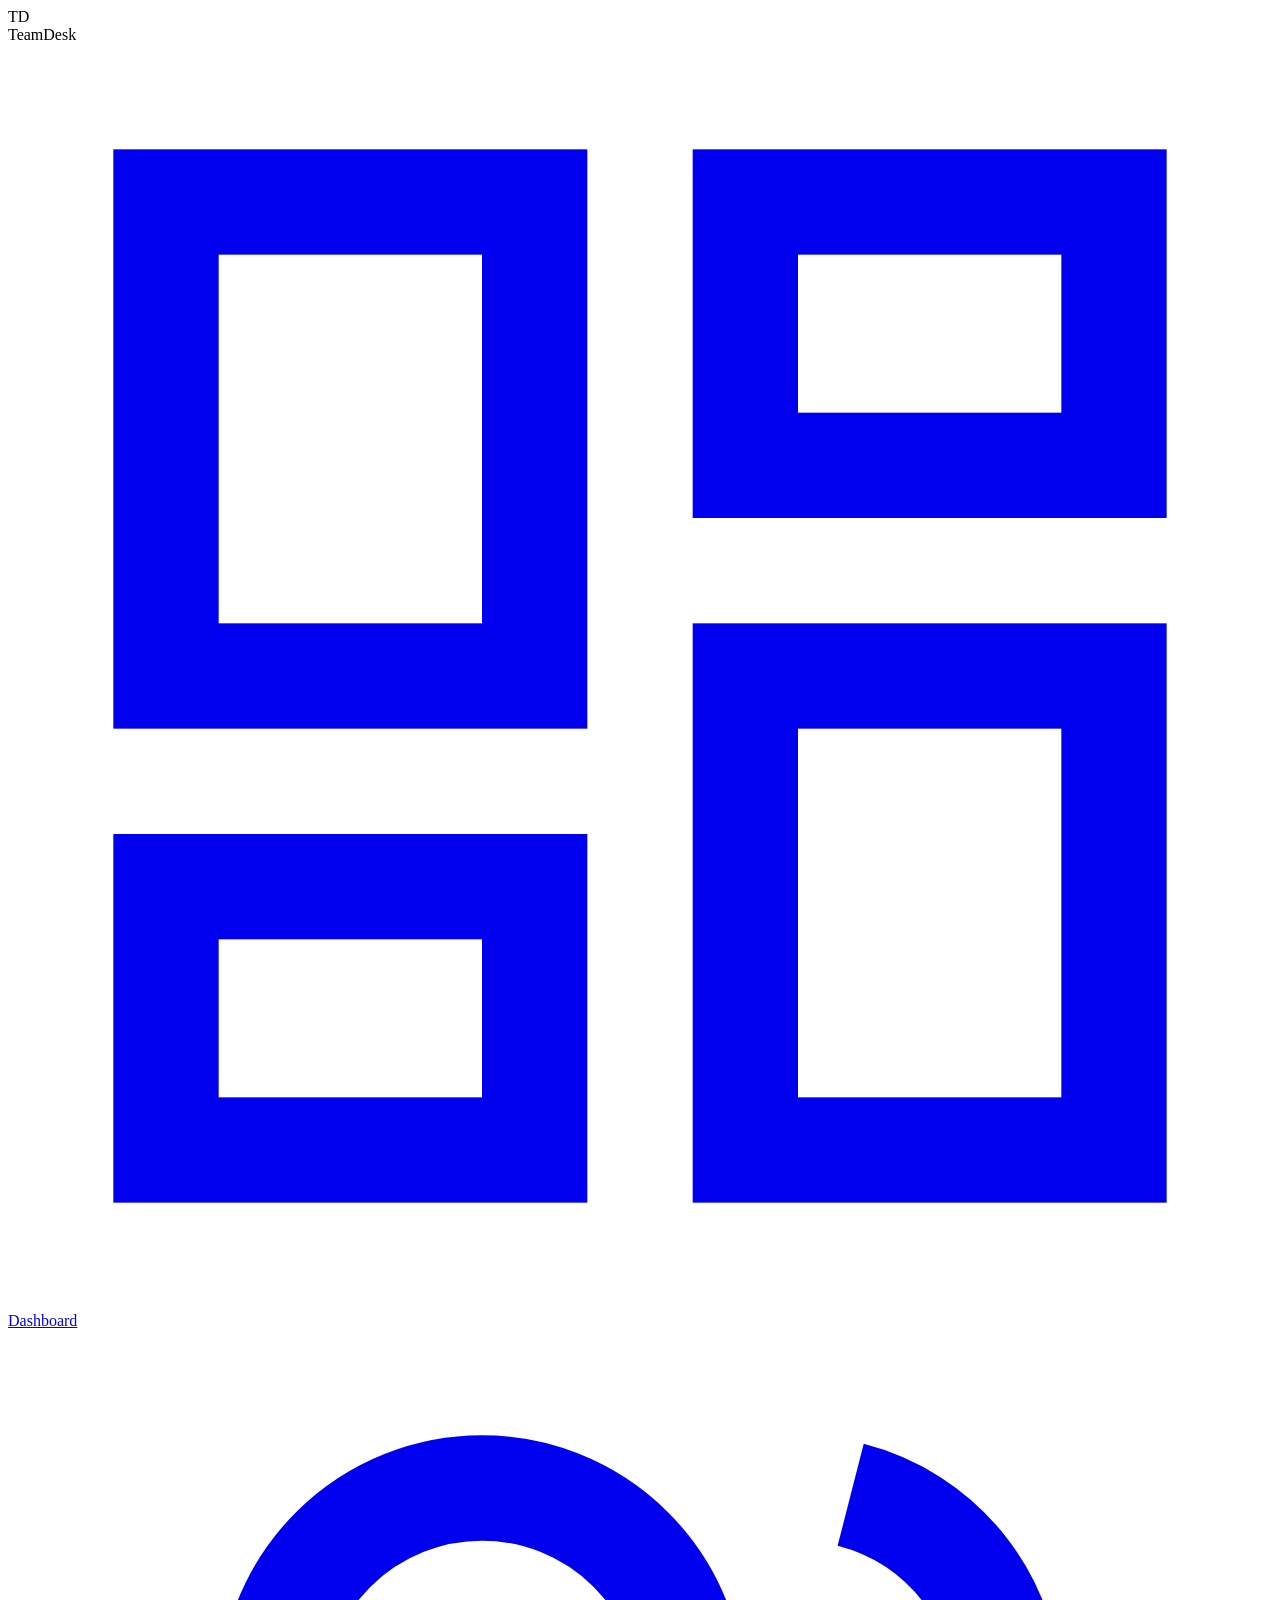
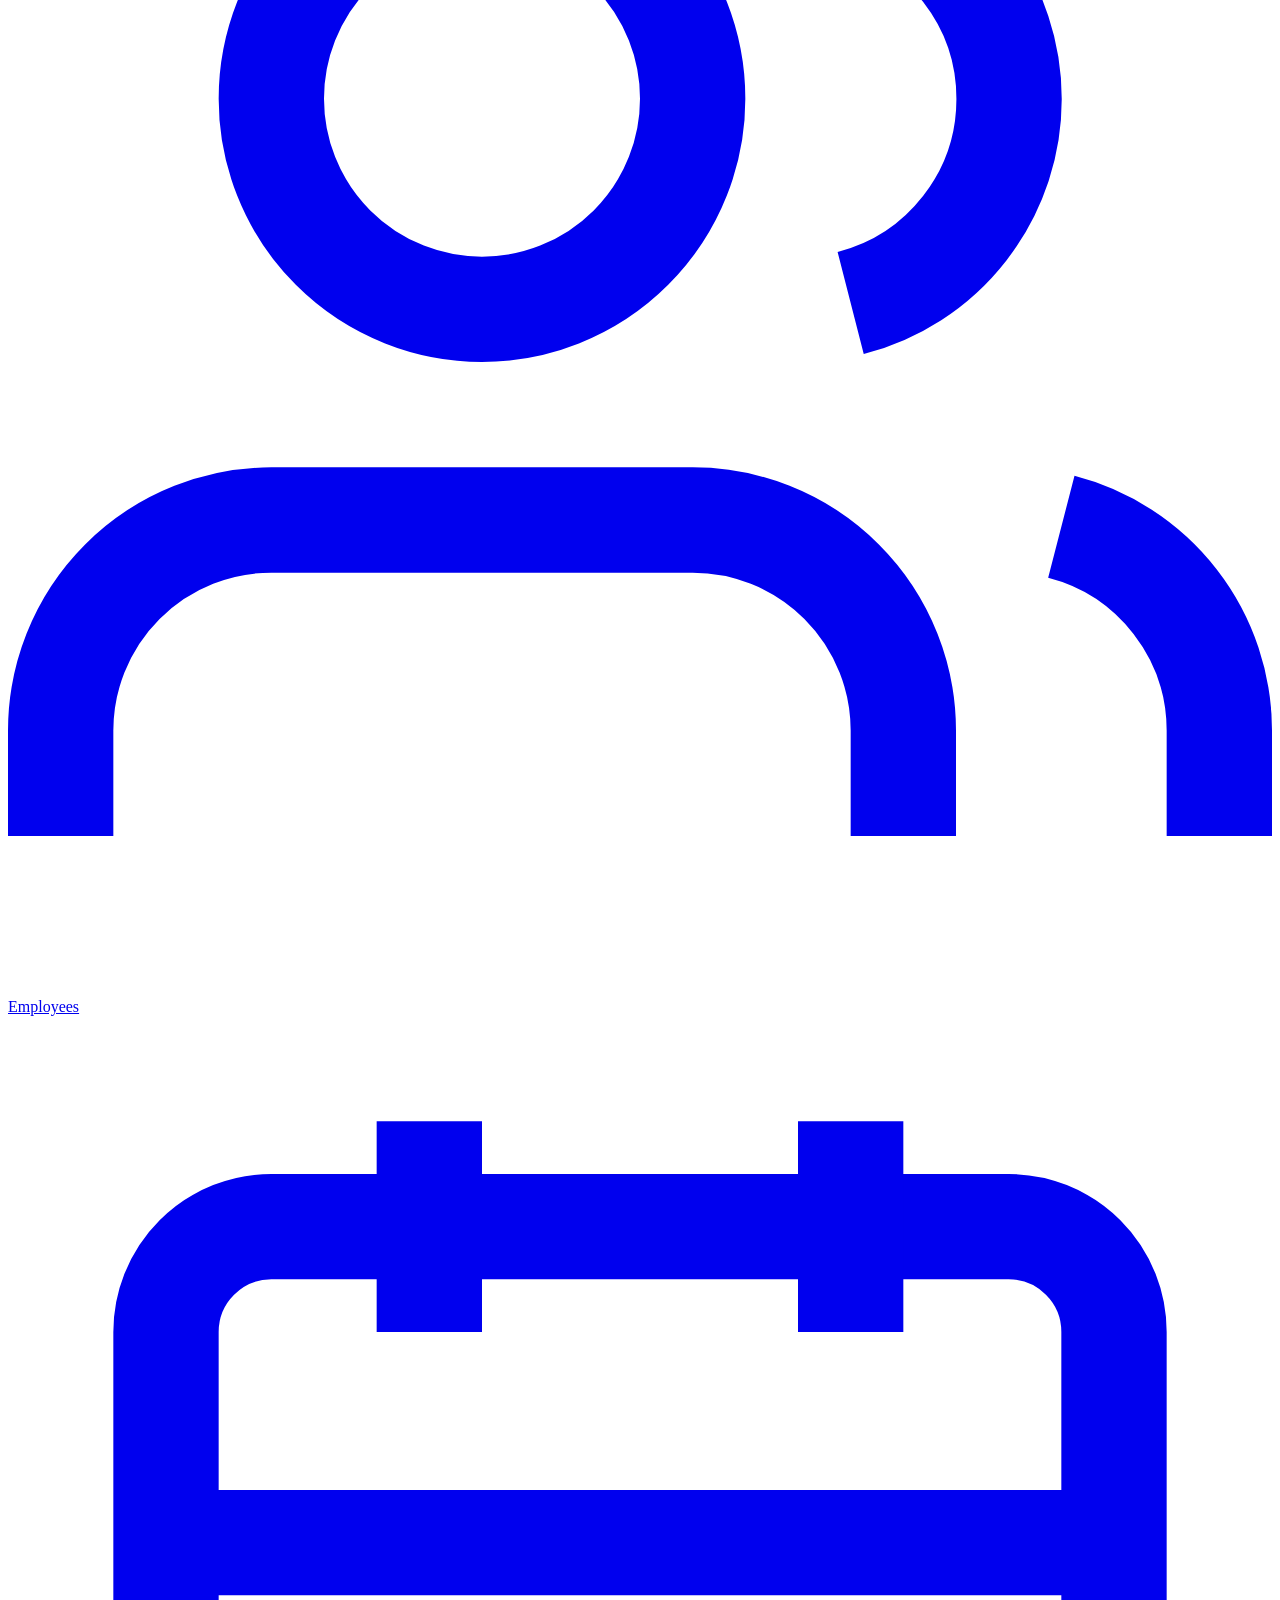
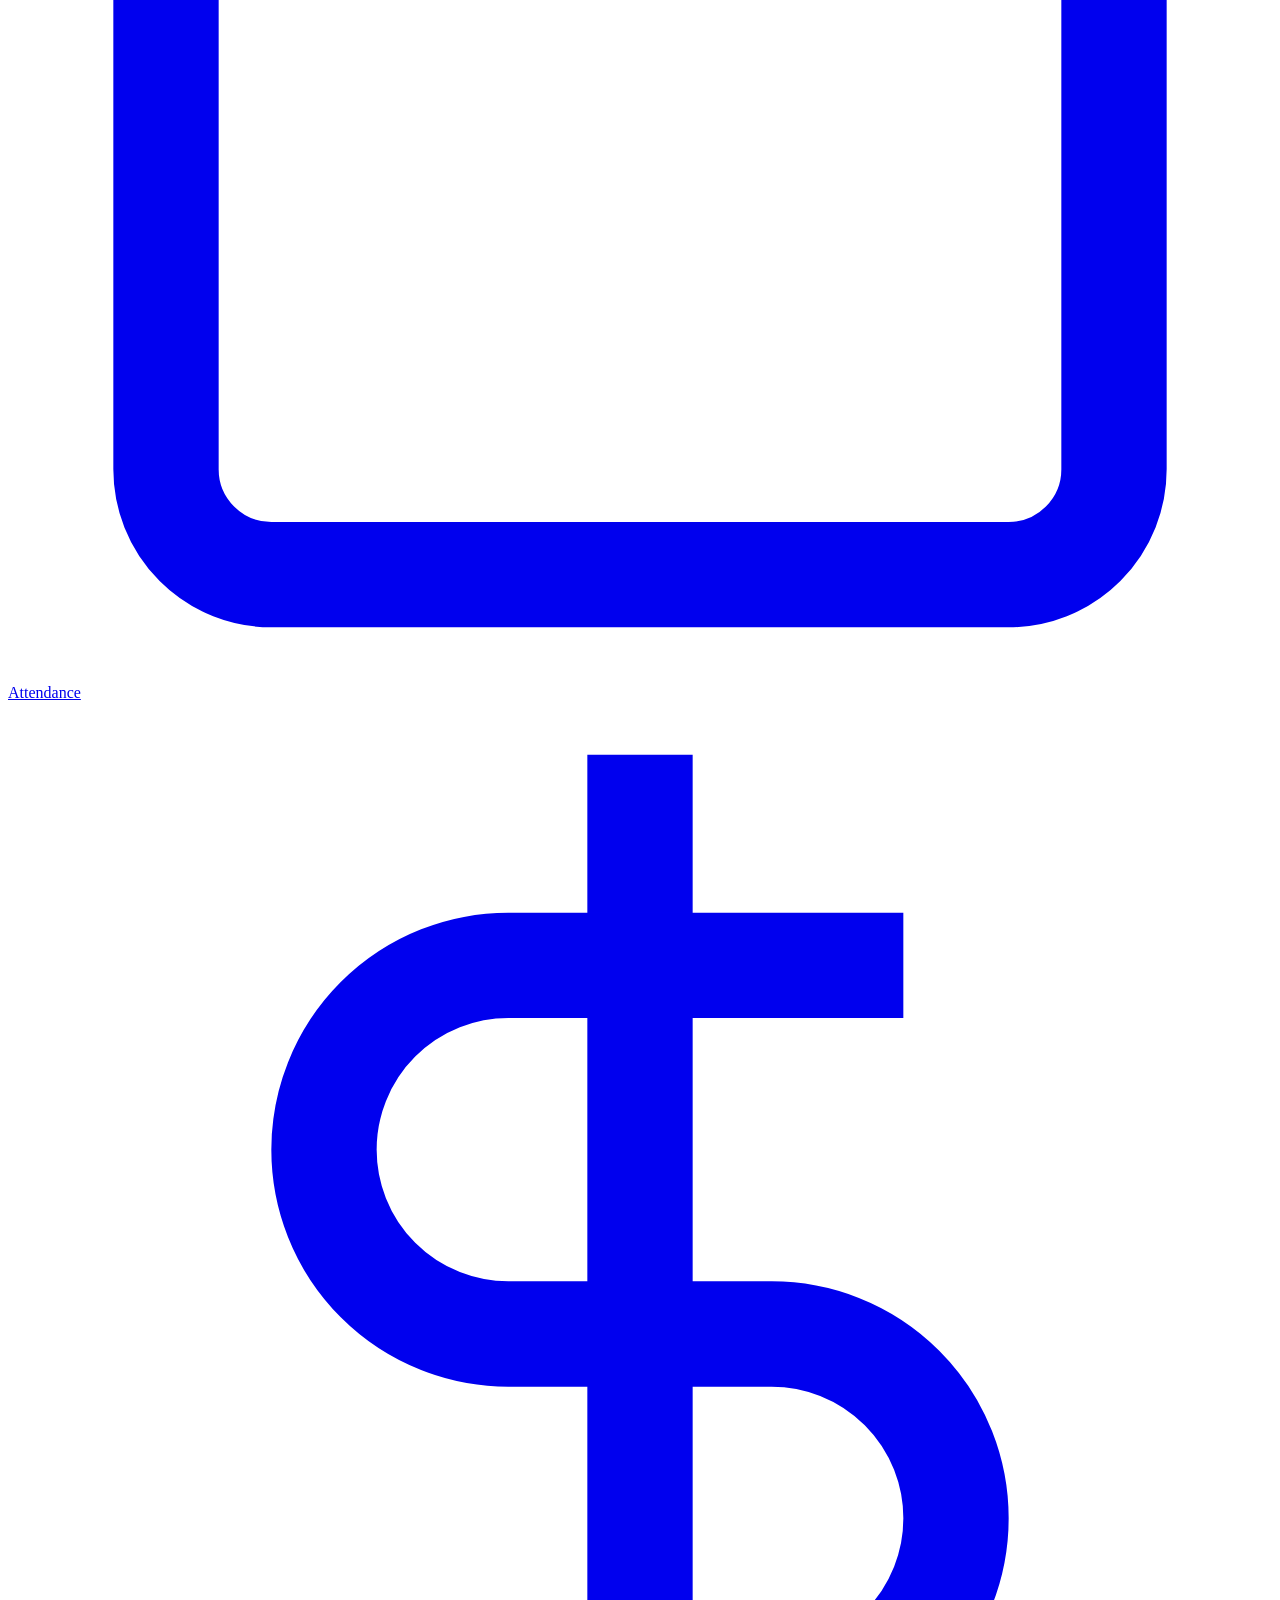
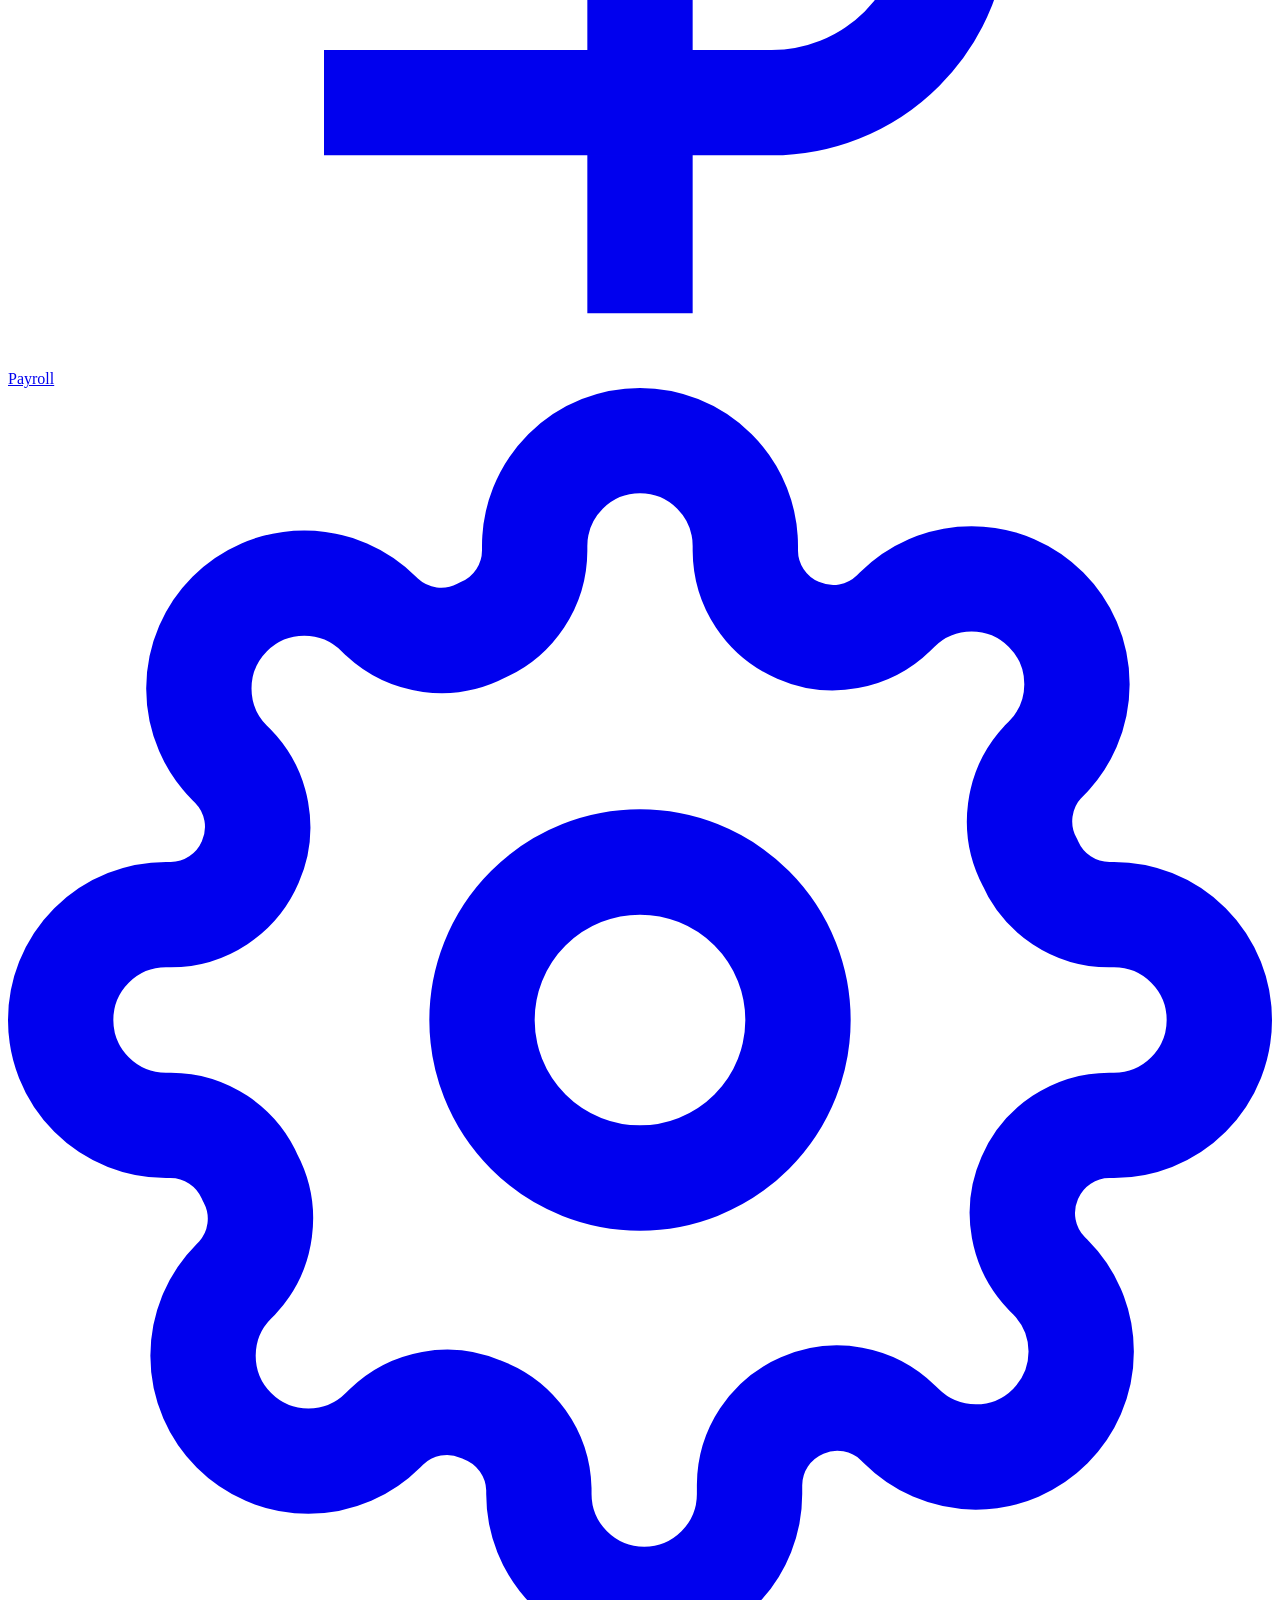
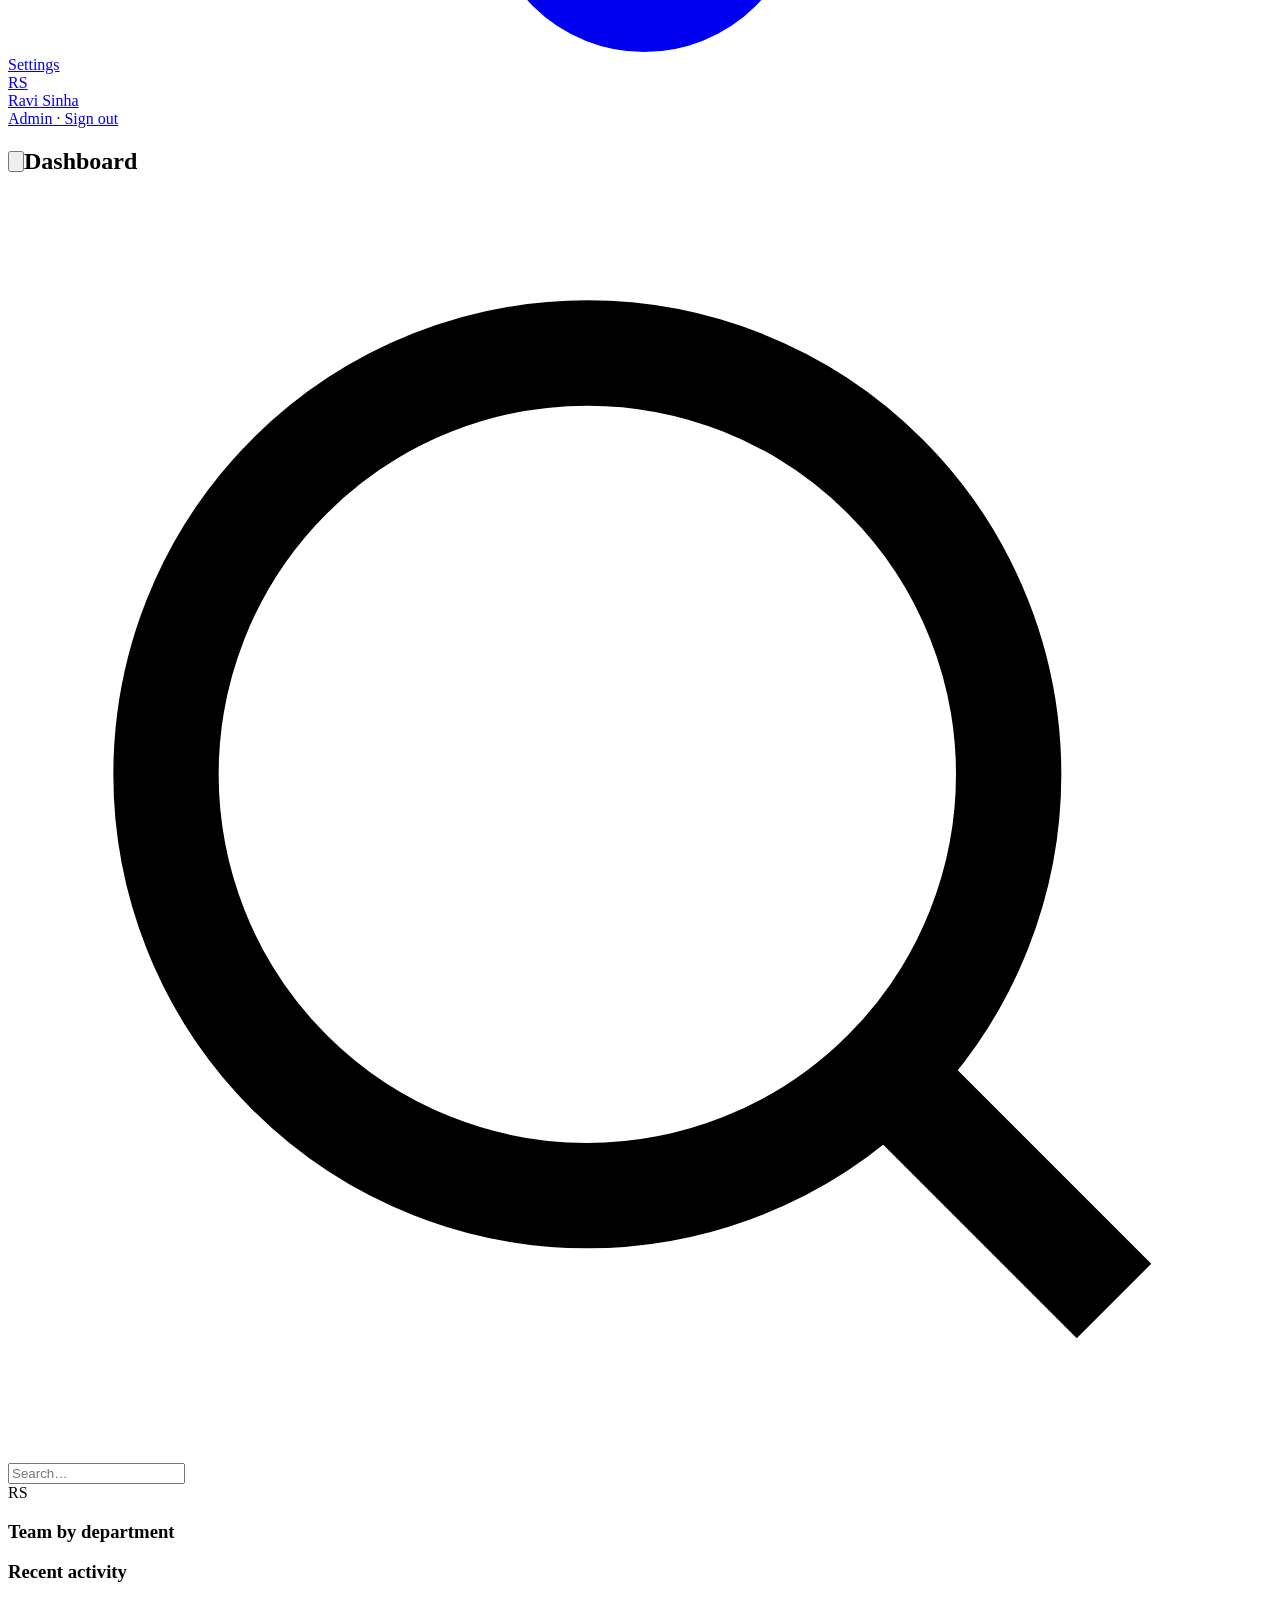
==== dashboard.html @ 74f0fd7a "Add files via upload" ====
<!DOCTYPE html>
<html lang="en">
<head>
<meta charset="UTF-8">
<meta name="viewport" content="width=device-width, initial-scale=1.0">
<title>TeamDesk — Dashboard</title>
<link rel="preconnect" href="https://fonts.googleapis.com">
<link href="https://fonts.googleapis.com/css2?family=Sora:wght@500;600;700&family=Inter:wght@400;500;600&display=swap" rel="stylesheet">
<link rel="stylesheet" href="css/style.css">
</head>
<body>

<div class="app">

  <aside class="sidebar">
    <div class="sidebar__brand">
      <div class="sidebar__brand-mark">TD</div>
      <div class="sidebar__brand-name">TeamDesk</div>
    </div>
    <nav class="sidebar__nav">
      <a class="nav-item is-active" href="dashboard.html">
        <svg viewBox="0 0 24 24" fill="none" stroke="currentColor" stroke-width="2"><rect x="3" y="3" width="7" height="9"/><rect x="14" y="3" width="7" height="5"/><rect x="14" y="12" width="7" height="9"/><rect x="3" y="16" width="7" height="5"/></svg>
        Dashboard
      </a>
      <a class="nav-item" href="employees.html">
        <svg viewBox="0 0 24 24" fill="none" stroke="currentColor" stroke-width="2"><path d="M17 21v-2a4 4 0 0 0-4-4H5a4 4 0 0 0-4 4v2"/><circle cx="9" cy="7" r="4"/><path d="M23 21v-2a4 4 0 0 0-3-3.87"/><path d="M16 3.13a4 4 0 0 1 0 7.75"/></svg>
        Employees
      </a>
      <a class="nav-item" href="#">
        <svg viewBox="0 0 24 24" fill="none" stroke="currentColor" stroke-width="2"><rect x="3" y="4" width="18" height="18" rx="2"/><path d="M16 2v4"/><path d="M8 2v4"/><path d="M3 10h18"/></svg>
        Attendance
      </a>
      <a class="nav-item" href="#">
        <svg viewBox="0 0 24 24" fill="none" stroke="currentColor" stroke-width="2"><path d="M12 1v22"/><path d="M17 5H9.5a3.5 3.5 0 0 0 0 7h5a3.5 3.5 0 0 1 0 7H6"/></svg>
        Payroll
      </a>
      <a class="nav-item" href="#">
        <svg viewBox="0 0 24 24" fill="none" stroke="currentColor" stroke-width="2"><circle cx="12" cy="12" r="3"/><path d="M19.4 15a1.65 1.65 0 0 0 .33 1.82l.06.06a2 2 0 1 1-2.83 2.83l-.06-.06a1.65 1.65 0 0 0-1.82-.33 1.65 1.65 0 0 0-1 1.51V21a2 2 0 0 1-4 0v-.09A1.65 1.65 0 0 0 9 19.4a1.65 1.65 0 0 0-1.82.33l-.06.06a2 2 0 1 1-2.83-2.83l.06-.06A1.65 1.65 0 0 0 4.6 15a1.65 1.65 0 0 0-1.51-1H3a2 2 0 0 1 0-4h.09A1.65 1.65 0 0 0 4.6 9a1.65 1.65 0 0 0-.33-1.82l-.06-.06a2 2 0 1 1 2.83-2.83l.06.06A1.65 1.65 0 0 0 9 4.6a1.65 1.65 0 0 0 1-1.51V3a2 2 0 0 1 4 0v.09a1.65 1.65 0 0 0 1 1.51 1.65 1.65 0 0 0 1.82-.33l.06-.06a2 2 0 1 1 2.83 2.83l-.06.06A1.65 1.65 0 0 0 19.4 9a1.65 1.65 0 0 0 1.51 1H21a2 2 0 0 1 0 4h-.09a1.65 1.65 0 0 0-1.51 1z"/></svg>
        Settings
      </a>
    </nav>
    <div class="sidebar__footer">
      <a class="sidebar__user" href="index.html">
        <div class="avatar">RS</div>
        <div>
          <div class="sidebar__user-name">Ravi Sinha</div>
          <div class="sidebar__user-role">Admin · Sign out</div>
        </div>
      </a>
    </div>
  </aside>

  <div class="main">
    <header class="topbar">
      <div style="display:flex;align-items:center;">
        <button class="topbar__menu-btn" aria-label="Toggle menu">
          <svg viewBox="0 0 24 24" fill="none" stroke="currentColor" stroke-width="2"><path d="M3 12h18"/><path d="M3 6h18"/><path d="M3 18h18"/></svg>
        </button>
        <h2 class="topbar__title">Dashboard</h2>
      </div>
      <div class="topbar__right">
        <div class="search-box">
          <svg viewBox="0 0 24 24" fill="none" stroke="currentColor" stroke-width="2"><circle cx="11" cy="11" r="8"/><path d="m21 21-4.3-4.3"/></svg>
          <input type="text" placeholder="Search…">
        </div>
        <div class="avatar">RS</div>
      </div>
    </header>

    <main class="content">
      <div class="stat-grid" id="statGrid"></div>

      <div class="two-col">
        <div class="card panel">
          <div class="panel__head">
            <h3>Team by department</h3>
          </div>
          <div id="deptBreakdown"></div>
        </div>

        <div class="card panel">
          <div class="panel__head">
            <h3>Recent activity</h3>
          </div>
          <div id="activityList"></div>
        </div>
      </div>
    </main>
  </div>

</div>

<script src="js/app.js"></script>
</body>
</html>
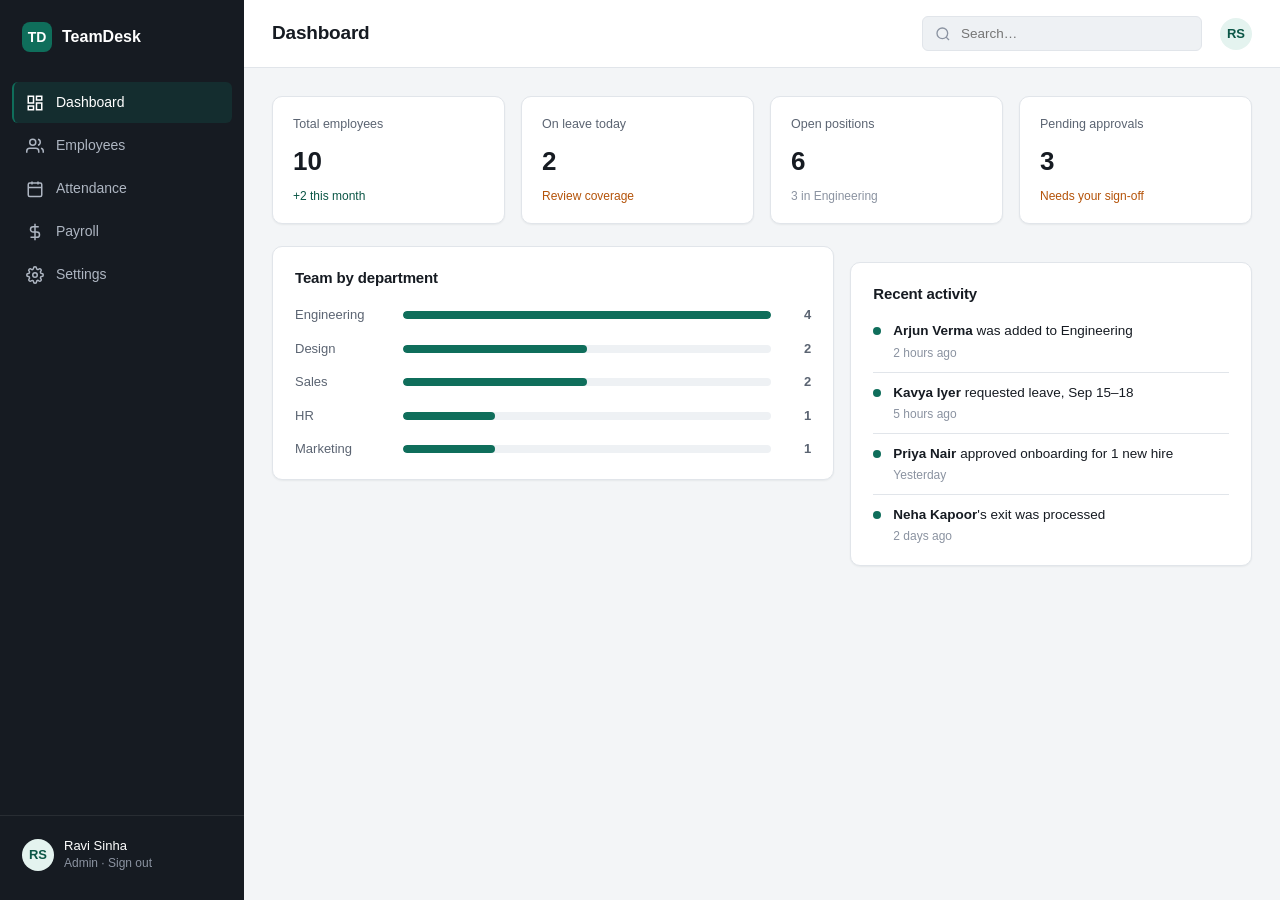
==== commit e30f7828: "Update stylesheet and script paths in dashboard.html" ====
--- a/dashboard.html
+++ b/dashboard.html
@@ -6,7 +6,7 @@
 <title>TeamDesk — Dashboard</title>
 <link rel="preconnect" href="https://fonts.googleapis.com">
 <link href="https://fonts.googleapis.com/css2?family=Sora:wght@500;600;700&family=Inter:wght@400;500;600&display=swap" rel="stylesheet">
-<link rel="stylesheet" href="css/style.css">
+<link rel="stylesheet" href="style.css">
 </head>
 <body>
 
@@ -90,6 +90,6 @@
 
 </div>
 
-<script src="js/app.js"></script>
+<script src="app.js"></script>
 </body>
 </html>
--- a/style.css
+++ b/style.css
@@ -0,0 +1,562 @@
+/* ==========================================================================
+   TeamDesk — Employee Management UI
+   Design tokens live at the top so the whole product can be re-themed by
+   changing values in one place. Palette is deliberately a muted, deep-teal
+   "operations desk" feel rather than a generic SaaS blue/violet gradient —
+   this is a tool people keep open all day, not a marketing page.
+   ========================================================================== */
+
+:root {
+  /* Color */
+  --bg: #F3F5F7;
+  --surface: #FFFFFF;
+  --surface-alt: #EEF1F4;
+  --ink: #161B22;
+  --ink-soft: #5B6472;
+  --ink-faint: #8B93A1;
+  --border: #E1E5EA;
+  --accent: #0F6E5B;
+  --accent-dark: #0B5646;
+  --accent-soft: #E4F3EF;
+  --warn: #B45309;
+  --warn-soft: #FBF0E3;
+  --danger: #B42318;
+  --danger-soft: #FCEEED;
+
+  /* Type */
+  --font-display: "Sora", "Segoe UI", sans-serif;
+  --font-body: "Inter", "Segoe UI", sans-serif;
+
+  /* Layout */
+  --sidebar-w: 244px;
+  --topbar-h: 68px;
+  --radius-sm: 6px;
+  --radius-md: 10px;
+  --shadow-1: 0 1px 2px rgba(22, 27, 34, 0.06);
+  --shadow-2: 0 8px 24px rgba(22, 27, 34, 0.10);
+}
+
+* { box-sizing: border-box; }
+
+html, body {
+  margin: 0;
+  padding: 0;
+  background: var(--bg);
+  color: var(--ink);
+  font-family: var(--font-body);
+  font-size: 15px;
+  line-height: 1.5;
+  -webkit-font-smoothing: antialiased;
+}
+
+h1, h2, h3, h4 {
+  font-family: var(--font-display);
+  margin: 0;
+  color: var(--ink);
+  letter-spacing: -0.01em;
+}
+
+a { color: inherit; text-decoration: none; }
+button { font-family: inherit; cursor: pointer; }
+
+img { max-width: 100%; display: block; }
+
+:focus-visible {
+  outline: 2px solid var(--accent);
+  outline-offset: 2px;
+}
+
+/* --------------------------------------------------------------------
+   App shell: fixed sidebar + top bar + scrollable content
+   -------------------------------------------------------------------- */
+
+.app {
+  display: flex;
+  min-height: 100vh;
+}
+
+.sidebar {
+  width: var(--sidebar-w);
+  flex-shrink: 0;
+  background: var(--ink);
+  color: #C9CFD8;
+  display: flex;
+  flex-direction: column;
+  position: fixed;
+  top: 0; left: 0; bottom: 0;
+  z-index: 40;
+  transition: transform 0.2s ease;
+}
+
+.sidebar__brand {
+  display: flex;
+  align-items: center;
+  gap: 10px;
+  padding: 22px 22px 18px;
+}
+
+.sidebar__brand-mark {
+  width: 30px;
+  height: 30px;
+  border-radius: 8px;
+  background: var(--accent);
+  display: flex;
+  align-items: center;
+  justify-content: center;
+  font-family: var(--font-display);
+  font-weight: 700;
+  color: #fff;
+  font-size: 14px;
+  flex-shrink: 0;
+}
+
+.sidebar__brand-name {
+  font-family: var(--font-display);
+  font-weight: 600;
+  font-size: 16px;
+  color: #fff;
+}
+
+.sidebar__nav {
+  display: flex;
+  flex-direction: column;
+  gap: 2px;
+  padding: 12px;
+  flex: 1;
+}
+
+.nav-item {
+  display: flex;
+  align-items: center;
+  gap: 12px;
+  padding: 10px 12px;
+  border-radius: var(--radius-sm);
+  font-size: 14px;
+  color: #AEB6C2;
+  border-left: 2px solid transparent;
+}
+
+.nav-item svg { width: 18px; height: 18px; flex-shrink: 0; }
+
+.nav-item:hover {
+  background: rgba(255,255,255,0.05);
+  color: #fff;
+}
+
+.nav-item.is-active {
+  background: rgba(15,110,91,0.22);
+  color: #fff;
+  border-left-color: var(--accent);
+}
+
+.sidebar__footer {
+  padding: 14px 12px 20px;
+  border-top: 1px solid rgba(255,255,255,0.08);
+}
+
+.sidebar__user {
+  display: flex;
+  align-items: center;
+  gap: 10px;
+  padding: 8px 10px;
+  border-radius: var(--radius-sm);
+}
+
+.sidebar__user:hover { background: rgba(255,255,255,0.05); }
+
+.avatar {
+  width: 32px;
+  height: 32px;
+  border-radius: 50%;
+  background: var(--accent-soft);
+  color: var(--accent-dark);
+  font-family: var(--font-display);
+  font-weight: 600;
+  font-size: 13px;
+  display: flex;
+  align-items: center;
+  justify-content: center;
+  flex-shrink: 0;
+}
+
+.sidebar__user-name { font-size: 13px; color: #fff; line-height: 1.2; }
+.sidebar__user-role { font-size: 12px; color: #8B93A1; }
+
+/* Main column */
+
+.main {
+  margin-left: var(--sidebar-w);
+  flex: 1;
+  min-width: 0;
+  display: flex;
+  flex-direction: column;
+}
+
+.topbar {
+  height: var(--topbar-h);
+  display: flex;
+  align-items: center;
+  justify-content: space-between;
+  gap: 20px;
+  padding: 0 28px;
+  background: var(--surface);
+  border-bottom: 1px solid var(--border);
+  position: sticky;
+  top: 0;
+  z-index: 30;
+}
+
+.topbar__title { font-size: 19px; font-weight: 600; }
+
+.topbar__menu-btn {
+  display: none;
+  background: none;
+  border: none;
+  padding: 8px;
+  margin-right: 4px;
+}
+.topbar__menu-btn svg { width: 20px; height: 20px; }
+
+.search-box {
+  display: flex;
+  align-items: center;
+  gap: 8px;
+  background: var(--surface-alt);
+  border: 1px solid var(--border);
+  border-radius: var(--radius-sm);
+  padding: 8px 12px;
+  width: 280px;
+  color: var(--ink-faint);
+}
+.search-box input {
+  border: none;
+  background: none;
+  outline: none;
+  width: 100%;
+  font-size: 13.5px;
+  color: var(--ink);
+}
+.search-box svg { width: 16px; height: 16px; flex-shrink: 0; }
+
+.topbar__right { display: flex; align-items: center; gap: 18px; }
+
+.content {
+  padding: 28px;
+  flex: 1;
+}
+
+/* --------------------------------------------------------------------
+   Reusable pieces
+   -------------------------------------------------------------------- */
+
+.btn {
+  display: inline-flex;
+  align-items: center;
+  gap: 8px;
+  border: 1px solid transparent;
+  border-radius: var(--radius-sm);
+  padding: 9px 16px;
+  font-size: 13.5px;
+  font-weight: 600;
+  line-height: 1;
+}
+
+.btn svg { width: 16px; height: 16px; }
+
+.btn--primary { background: var(--accent); color: #fff; }
+.btn--primary:hover { background: var(--accent-dark); }
+
+.btn--ghost {
+  background: var(--surface);
+  border-color: var(--border);
+  color: var(--ink);
+}
+.btn--ghost:hover { background: var(--surface-alt); }
+
+.btn--danger-ghost {
+  background: var(--surface);
+  border-color: var(--border);
+  color: var(--danger);
+}
+.btn--danger-ghost:hover { background: var(--danger-soft); }
+
+.card {
+  background: var(--surface);
+  border: 1px solid var(--border);
+  border-radius: var(--radius-md);
+  box-shadow: var(--shadow-1);
+}
+
+.stat-grid {
+  display: grid;
+  grid-template-columns: repeat(4, 1fr);
+  gap: 16px;
+  margin-bottom: 22px;
+}
+
+.stat-card { padding: 18px 20px; }
+.stat-card__label { font-size: 12.5px; color: var(--ink-soft); margin-bottom: 8px; }
+.stat-card__value { font-family: var(--font-display); font-size: 26px; font-weight: 600; }
+.stat-card__delta { font-size: 12px; margin-top: 6px; color: var(--ink-faint); }
+.stat-card__delta.is-up { color: var(--accent-dark); }
+.stat-card__delta.is-warn { color: var(--warn); }
+
+.panel {
+  padding: 20px 22px;
+}
+.panel + .panel { margin-top: 16px; }
+.panel__head {
+  display: flex;
+  align-items: center;
+  justify-content: space-between;
+  margin-bottom: 16px;
+}
+.panel__head h3 { font-size: 15px; font-weight: 600; }
+.panel__head-link { font-size: 13px; color: var(--accent-dark); font-weight: 600; }
+
+.two-col {
+  display: grid;
+  grid-template-columns: 1.4fr 1fr;
+  gap: 16px;
+  align-items: start;
+}
+
+/* Department bars (dashboard) */
+.dept-row { display: flex; align-items: center; gap: 12px; margin-bottom: 14px; }
+.dept-row:last-child { margin-bottom: 0; }
+.dept-row__label { width: 96px; font-size: 13px; color: var(--ink-soft); flex-shrink: 0; }
+.dept-row__track { flex: 1; height: 8px; background: var(--surface-alt); border-radius: 4px; overflow: hidden; }
+.dept-row__fill { height: 100%; background: var(--accent); border-radius: 4px; }
+.dept-row__count { width: 28px; text-align: right; font-size: 13px; font-weight: 600; color: var(--ink-soft); flex-shrink: 0; }
+
+/* Activity list */
+.activity-item { display: flex; gap: 12px; padding: 10px 0; border-bottom: 1px solid var(--border); }
+.activity-item:last-child { border-bottom: none; padding-bottom: 0; }
+.activity-item:first-child { padding-top: 0; }
+.activity-dot { width: 8px; height: 8px; border-radius: 50%; background: var(--accent); margin-top: 6px; flex-shrink: 0; }
+.activity-text { font-size: 13.5px; }
+.activity-text strong { font-weight: 600; }
+.activity-time { font-size: 12px; color: var(--ink-faint); margin-top: 2px; }
+
+/* Table */
+.table-wrap { overflow-x: auto; }
+table { width: 100%; border-collapse: collapse; font-size: 13.5px; }
+thead th {
+  text-align: left;
+  font-weight: 600;
+  color: var(--ink-soft);
+  font-size: 12.5px;
+  padding: 10px 14px;
+  border-bottom: 1px solid var(--border);
+  white-space: nowrap;
+}
+tbody td { padding: 13px 14px; border-bottom: 1px solid var(--border); vertical-align: middle; }
+tbody tr:last-child td { border-bottom: none; }
+tbody tr:hover { background: var(--surface-alt); }
+
+.emp-cell { display: flex; align-items: center; gap: 10px; }
+.emp-cell .avatar { width: 30px; height: 30px; font-size: 12px; }
+.emp-name { font-weight: 600; }
+.emp-id { font-size: 12px; color: var(--ink-faint); }
+
+.badge {
+  display: inline-flex;
+  align-items: center;
+  gap: 6px;
+  padding: 4px 10px;
+  border-radius: 100px;
+  font-size: 12px;
+  font-weight: 600;
+}
+.badge--active { background: var(--accent-soft); color: var(--accent-dark); }
+.badge--leave { background: var(--warn-soft); color: var(--warn); }
+.badge--exit { background: var(--danger-soft); color: var(--danger); }
+
+.row-actions { display: flex; gap: 6px; }
+.icon-btn {
+  width: 30px; height: 30px;
+  display: inline-flex; align-items: center; justify-content: center;
+  border-radius: var(--radius-sm);
+  border: 1px solid var(--border);
+  background: var(--surface);
+  color: var(--ink-soft);
+}
+.icon-btn:hover { background: var(--surface-alt); color: var(--ink); }
+.icon-btn svg { width: 15px; height: 15px; }
+
+.toolbar {
+  display: flex;
+  align-items: center;
+  justify-content: space-between;
+  gap: 14px;
+  margin-bottom: 16px;
+  flex-wrap: wrap;
+}
+.toolbar__filters { display: flex; gap: 10px; flex-wrap: wrap; }
+
+.field-select, .field-input {
+  border: 1px solid var(--border);
+  background: var(--surface);
+  border-radius: var(--radius-sm);
+  padding: 9px 12px;
+  font-size: 13.5px;
+  color: var(--ink);
+}
+
+.pagination {
+  display: flex;
+  align-items: center;
+  justify-content: space-between;
+  padding-top: 14px;
+  font-size: 13px;
+  color: var(--ink-soft);
+}
+.pagination__pages { display: flex; gap: 4px; }
+.pagination__pages button {
+  width: 28px; height: 28px;
+  border: 1px solid var(--border);
+  background: var(--surface);
+  border-radius: var(--radius-sm);
+  font-size: 12.5px;
+  color: var(--ink-soft);
+}
+.pagination__pages button.is-active { background: var(--ink); color: #fff; border-color: var(--ink); }
+
+/* Empty state */
+.empty-state { text-align: center; padding: 48px 20px; color: var(--ink-faint); }
+.empty-state svg { width: 40px; height: 40px; margin: 0 auto 12px; color: var(--ink-faint); }
+.empty-state p { font-size: 13.5px; }
+
+/* Modal */
+.modal-backdrop {
+  position: fixed; inset: 0;
+  background: rgba(22,27,34,0.44);
+  display: none;
+  align-items: center; justify-content: center;
+  padding: 20px;
+  z-index: 100;
+}
+.modal-backdrop.is-open { display: flex; }
+.modal {
+  background: var(--surface);
+  border-radius: var(--radius-md);
+  width: 100%;
+  max-width: 420px;
+  box-shadow: var(--shadow-2);
+  padding: 24px;
+}
+.modal__head { display: flex; align-items: center; justify-content: space-between; margin-bottom: 18px; }
+.modal__close { background: none; border: none; color: var(--ink-faint); padding: 4px; }
+.modal__close svg { width: 18px; height: 18px; }
+
+.form-field { margin-bottom: 14px; }
+.form-field label {
+  display: block;
+  font-size: 12.5px;
+  font-weight: 600;
+  color: var(--ink-soft);
+  margin-bottom: 6px;
+}
+.form-field input, .form-field select {
+  width: 100%;
+  border: 1px solid var(--border);
+  border-radius: var(--radius-sm);
+  padding: 10px 12px;
+  font-size: 13.5px;
+  font-family: inherit;
+  color: var(--ink);
+}
+.form-field input:focus, .form-field select:focus { border-color: var(--accent); }
+.modal__actions { display: flex; justify-content: flex-end; gap: 10px; margin-top: 20px; }
+
+/* --------------------------------------------------------------------
+   Login page
+   -------------------------------------------------------------------- */
+
+.auth-screen {
+  min-height: 100vh;
+  display: grid;
+  grid-template-columns: 1fr 1fr;
+}
+
+.auth-side {
+  background: var(--ink);
+  color: #C9CFD8;
+  padding: 48px;
+  display: flex;
+  flex-direction: column;
+  justify-content: space-between;
+}
+
+.auth-side__quote { max-width: 380px; margin-top: auto; }
+.auth-side__quote p { font-family: var(--font-display); font-size: 22px; color: #fff; line-height: 1.4; }
+.auth-side__quote span { font-size: 13px; color: #8B93A1; display: block; margin-top: 12px; }
+
+.auth-form-side {
+  display: flex;
+  align-items: center;
+  justify-content: center;
+  padding: 40px 24px;
+}
+
+.auth-form {
+  width: 100%;
+  max-width: 340px;
+}
+
+.auth-form h1 { font-size: 24px; margin-bottom: 6px; }
+.auth-form .sub { color: var(--ink-soft); font-size: 13.5px; margin-bottom: 26px; }
+
+.auth-form .form-field input { padding: 11px 12px; }
+
+.auth-form__row { display: flex; align-items: center; justify-content: space-between; margin: 4px 0 20px; font-size: 13px; }
+.auth-form__row a { color: var(--accent-dark); font-weight: 600; }
+
+.auth-form .btn--primary { width: 100%; justify-content: center; padding: 11px; font-size: 14px; }
+
+.auth-error {
+  display: none;
+  background: var(--danger-soft);
+  color: var(--danger);
+  font-size: 13px;
+  padding: 10px 12px;
+  border-radius: var(--radius-sm);
+  margin-bottom: 16px;
+}
+.auth-error.is-visible { display: block; }
+
+.auth-hint { margin-top: 18px; font-size: 12.5px; color: var(--ink-faint); text-align: center; }
+
+/* --------------------------------------------------------------------
+   Responsive
+   -------------------------------------------------------------------- */
+
+@media (max-width: 980px) {
+  .stat-grid { grid-template-columns: repeat(2, 1fr); }
+  .two-col { grid-template-columns: 1fr; }
+  .auth-screen { grid-template-columns: 1fr; }
+  .auth-side { display: none; }
+}
+
+@media (max-width: 768px) {
+  .sidebar { transform: translateX(-100%); }
+  .sidebar.is-open { transform: translateX(0); }
+  .main { margin-left: 0; }
+  .topbar__menu-btn { display: inline-flex; align-items: center; justify-content: center; }
+  .search-box { width: 160px; }
+  .sidebar__user-name, .sidebar__user-role { display: block; }
+}
+
+@media (max-width: 560px) {
+  .stat-grid { grid-template-columns: 1fr; }
+  .content { padding: 18px; }
+  .topbar { padding: 0 16px; }
+  .search-box { display: none; }
+  .toolbar { flex-direction: column; align-items: stretch; }
+  .toolbar__filters { flex-direction: column; }
+  .panel { padding: 16px; }
+}
+
+@media (prefers-reduced-motion: reduce) {
+  * { transition: none !important; animation: none !important; }
+}
